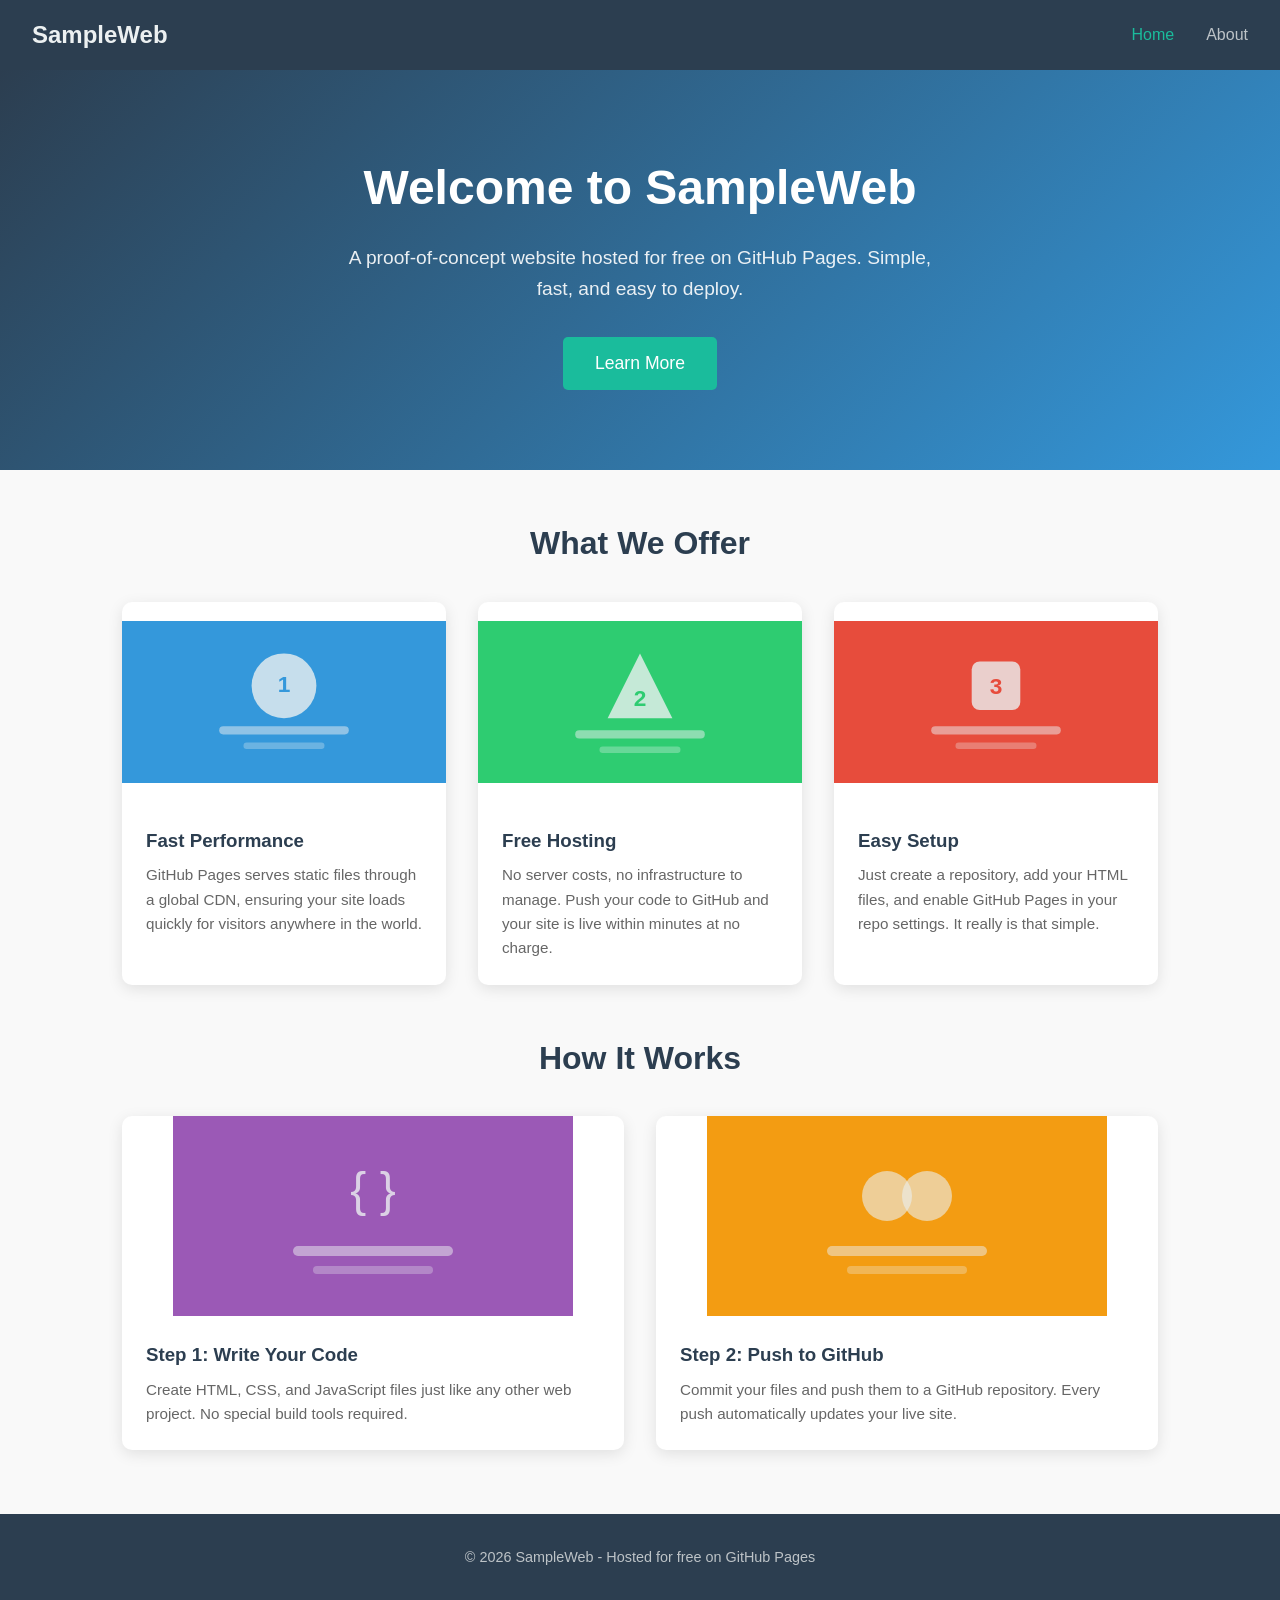
==== index.html @ 9022979b "Initial commit: POC website with two pages" ====
<!DOCTYPE html>
<html lang="en">
<head>
    <meta charset="UTF-8">
    <meta name="viewport" content="width=device-width, initial-scale=1.0">
    <title>Sample Web - Home</title>
    <link rel="stylesheet" href="style.css">
</head>
<body>

    <nav>
        <a href="index.html" class="logo">SampleWeb</a>
        <ul class="nav-links">
            <li><a href="index.html" class="active">Home</a></li>
            <li><a href="about.html">About</a></li>
        </ul>
    </nav>

    <section class="hero">
        <h1>Welcome to SampleWeb</h1>
        <p>A proof-of-concept website hosted for free on GitHub Pages. Simple, fast, and easy to deploy.</p>
        <a href="about.html" class="btn">Learn More</a>
    </section>

    <section class="section">
        <h2>What We Offer</h2>
        <div class="card-grid">

            <div class="card">
                <svg viewBox="0 0 400 200" xmlns="http://www.w3.org/2000/svg">
                    <rect width="400" height="200" fill="#3498db"/>
                    <circle cx="200" cy="80" r="40" fill="#ecf0f1" opacity="0.8"/>
                    <rect x="120" y="130" width="160" height="10" rx="5" fill="#ecf0f1" opacity="0.5"/>
                    <rect x="150" y="150" width="100" height="8" rx="4" fill="#ecf0f1" opacity="0.3"/>
                    <text x="200" y="88" text-anchor="middle" fill="#3498db" font-size="28" font-weight="bold">1</text>
                </svg>
                <div class="card-body">
                    <h3>Fast Performance</h3>
                    <p>GitHub Pages serves static files through a global CDN, ensuring your site loads quickly for visitors anywhere in the world.</p>
                </div>
            </div>

            <div class="card">
                <svg viewBox="0 0 400 200" xmlns="http://www.w3.org/2000/svg">
                    <rect width="400" height="200" fill="#2ecc71"/>
                    <polygon points="200,40 240,120 160,120" fill="#ecf0f1" opacity="0.8"/>
                    <rect x="120" y="135" width="160" height="10" rx="5" fill="#ecf0f1" opacity="0.5"/>
                    <rect x="150" y="155" width="100" height="8" rx="4" fill="#ecf0f1" opacity="0.3"/>
                    <text x="200" y="105" text-anchor="middle" fill="#2ecc71" font-size="28" font-weight="bold">2</text>
                </svg>
                <div class="card-body">
                    <h3>Free Hosting</h3>
                    <p>No server costs, no infrastructure to manage. Push your code to GitHub and your site is live within minutes at no charge.</p>
                </div>
            </div>

            <div class="card">
                <svg viewBox="0 0 400 200" xmlns="http://www.w3.org/2000/svg">
                    <rect width="400" height="200" fill="#e74c3c"/>
                    <rect x="170" y="50" width="60" height="60" rx="10" fill="#ecf0f1" opacity="0.8"/>
                    <rect x="120" y="130" width="160" height="10" rx="5" fill="#ecf0f1" opacity="0.5"/>
                    <rect x="150" y="150" width="100" height="8" rx="4" fill="#ecf0f1" opacity="0.3"/>
                    <text x="200" y="90" text-anchor="middle" fill="#e74c3c" font-size="28" font-weight="bold">3</text>
                </svg>
                <div class="card-body">
                    <h3>Easy Setup</h3>
                    <p>Just create a repository, add your HTML files, and enable GitHub Pages in your repo settings. It really is that simple.</p>
                </div>
            </div>

        </div>
    </section>

    <section class="section">
        <h2>How It Works</h2>
        <div class="card-grid">

            <div class="card">
                <svg viewBox="0 0 400 200" xmlns="http://www.w3.org/2000/svg">
                    <rect width="400" height="200" fill="#9b59b6"/>
                    <text x="200" y="90" text-anchor="middle" fill="#ecf0f1" font-size="48" opacity="0.8">{ }</text>
                    <rect x="120" y="130" width="160" height="10" rx="5" fill="#ecf0f1" opacity="0.5"/>
                    <rect x="140" y="150" width="120" height="8" rx="4" fill="#ecf0f1" opacity="0.3"/>
                </svg>
                <div class="card-body">
                    <h3>Step 1: Write Your Code</h3>
                    <p>Create HTML, CSS, and JavaScript files just like any other web project. No special build tools required.</p>
                </div>
            </div>

            <div class="card">
                <svg viewBox="0 0 400 200" xmlns="http://www.w3.org/2000/svg">
                    <rect width="400" height="200" fill="#f39c12"/>
                    <circle cx="180" cy="80" r="25" fill="#ecf0f1" opacity="0.6"/>
                    <circle cx="220" cy="80" r="25" fill="#ecf0f1" opacity="0.6"/>
                    <rect x="120" y="130" width="160" height="10" rx="5" fill="#ecf0f1" opacity="0.5"/>
                    <rect x="140" y="150" width="120" height="8" rx="4" fill="#ecf0f1" opacity="0.3"/>
                </svg>
                <div class="card-body">
                    <h3>Step 2: Push to GitHub</h3>
                    <p>Commit your files and push them to a GitHub repository. Every push automatically updates your live site.</p>
                </div>
            </div>

        </div>
    </section>

    <footer>
        <p>&copy; 2026 SampleWeb - Hosted for free on GitHub Pages</p>
    </footer>

</body>
</html>
---- style.css ----
* {
    margin: 0;
    padding: 0;
    box-sizing: border-box;
}

body {
    font-family: 'Segoe UI', Tahoma, Geneva, Verdana, sans-serif;
    line-height: 1.6;
    color: #333;
    background: #f9f9f9;
}

/* Navigation */
nav {
    background: #2c3e50;
    padding: 1rem 2rem;
    display: flex;
    justify-content: space-between;
    align-items: center;
    position: sticky;
    top: 0;
    z-index: 100;
}

nav .logo {
    color: #ecf0f1;
    font-size: 1.5rem;
    font-weight: bold;
    text-decoration: none;
}

nav .nav-links {
    list-style: none;
    display: flex;
    gap: 2rem;
}

nav .nav-links a {
    color: #bdc3c7;
    text-decoration: none;
    font-size: 1rem;
    transition: color 0.3s;
}

nav .nav-links a:hover,
nav .nav-links a.active {
    color: #1abc9c;
}

/* Hero Section */
.hero {
    background: linear-gradient(135deg, #2c3e50, #3498db);
    color: white;
    text-align: center;
    padding: 5rem 2rem;
}

.hero h1 {
    font-size: 3rem;
    margin-bottom: 1rem;
}

.hero p {
    font-size: 1.2rem;
    max-width: 600px;
    margin: 0 auto 2rem;
    opacity: 0.9;
}

.hero .btn {
    display: inline-block;
    background: #1abc9c;
    color: white;
    padding: 0.8rem 2rem;
    border-radius: 5px;
    text-decoration: none;
    font-size: 1.1rem;
    transition: background 0.3s;
}

.hero .btn:hover {
    background: #16a085;
}

/* Sections */
.section {
    max-width: 1100px;
    margin: 3rem auto;
    padding: 0 2rem;
}

.section h2 {
    font-size: 2rem;
    margin-bottom: 1.5rem;
    color: #2c3e50;
    text-align: center;
}

/* Card Grid */
.card-grid {
    display: grid;
    grid-template-columns: repeat(auto-fit, minmax(300px, 1fr));
    gap: 2rem;
    margin-top: 2rem;
}

.card {
    background: white;
    border-radius: 10px;
    overflow: hidden;
    box-shadow: 0 4px 15px rgba(0, 0, 0, 0.1);
    transition: transform 0.3s;
}

.card:hover {
    transform: translateY(-5px);
}

.card img,
.card svg {
    width: 100%;
    height: 200px;
    object-fit: cover;
    display: block;
}

.card .card-body {
    padding: 1.5rem;
}

.card .card-body h3 {
    margin-bottom: 0.5rem;
    color: #2c3e50;
}

.card .card-body p {
    color: #666;
    font-size: 0.95rem;
}

/* About Page */
.about-hero {
    background: linear-gradient(135deg, #8e44ad, #3498db);
    color: white;
    text-align: center;
    padding: 4rem 2rem;
}

.about-hero h1 {
    font-size: 2.5rem;
    margin-bottom: 0.5rem;
}

.about-content {
    display: grid;
    grid-template-columns: 1fr 1fr;
    gap: 3rem;
    align-items: center;
    margin-top: 2rem;
}

.about-content.reverse {
    direction: rtl;
}

.about-content.reverse > * {
    direction: ltr;
}

.about-text h3 {
    font-size: 1.5rem;
    color: #2c3e50;
    margin-bottom: 1rem;
}

.about-text p {
    color: #555;
    margin-bottom: 1rem;
}

.about-image svg {
    width: 100%;
    height: 300px;
    border-radius: 10px;
    box-shadow: 0 4px 15px rgba(0, 0, 0, 0.1);
}

/* Footer */
footer {
    background: #2c3e50;
    color: #bdc3c7;
    text-align: center;
    padding: 2rem;
    margin-top: 4rem;
}

footer p {
    font-size: 0.9rem;
}

/* Responsive */
@media (max-width: 768px) {
    .hero h1 { font-size: 2rem; }
    .about-content { grid-template-columns: 1fr; }
    .about-content.reverse { direction: ltr; }
    nav { flex-direction: column; gap: 1rem; }
}
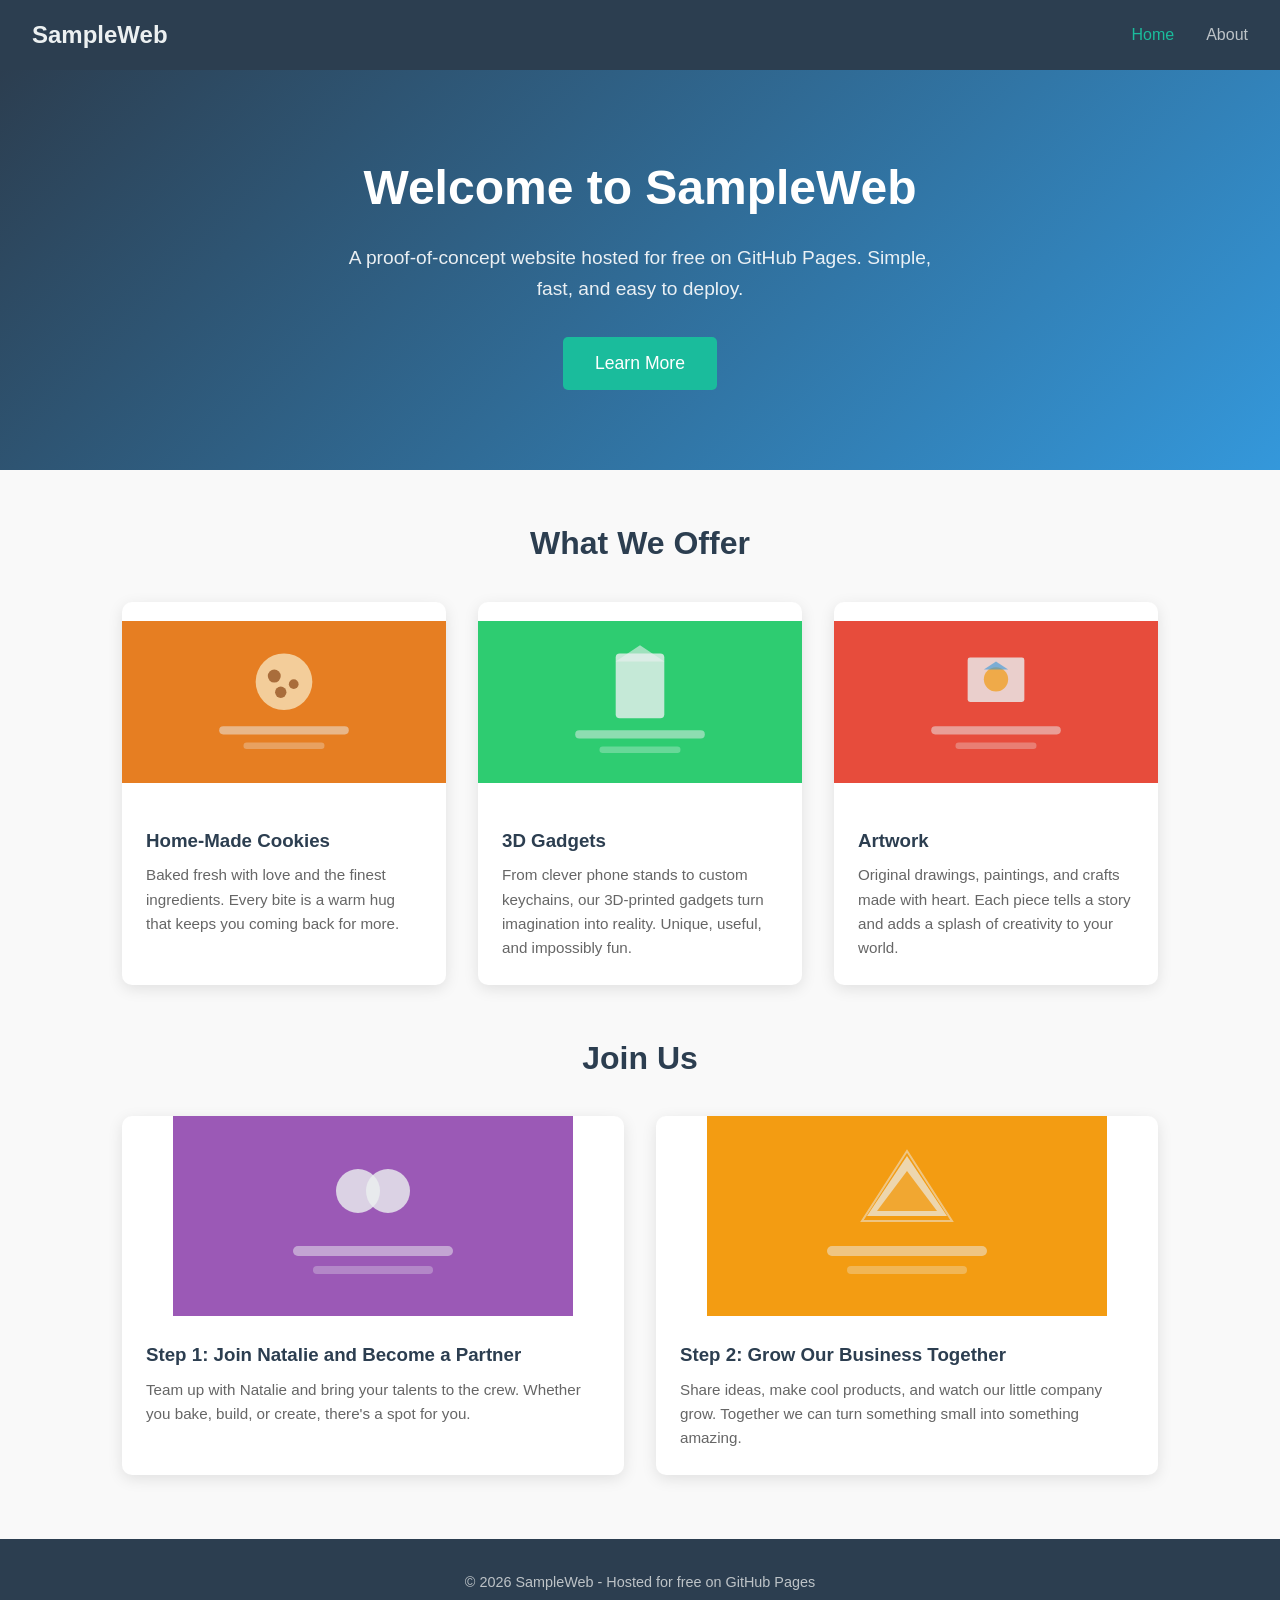
==== commit f711afae: "feat(web): v1" ====
--- a/index.html
+++ b/index.html
@@ -28,43 +28,46 @@
 
             <div class="card">
                 <svg viewBox="0 0 400 200" xmlns="http://www.w3.org/2000/svg">
-                    <rect width="400" height="200" fill="#3498db"/>
-                    <circle cx="200" cy="80" r="40" fill="#ecf0f1" opacity="0.8"/>
+                    <rect width="400" height="200" fill="#e67e22"/>
+                    <circle cx="200" cy="75" r="35" fill="#f5d6a8" opacity="0.9"/>
+                    <circle cx="188" cy="68" r="8" fill="#8B4513" opacity="0.7"/>
+                    <circle cx="212" cy="78" r="6" fill="#8B4513" opacity="0.7"/>
+                    <circle cx="196" cy="88" r="7" fill="#8B4513" opacity="0.7"/>
                     <rect x="120" y="130" width="160" height="10" rx="5" fill="#ecf0f1" opacity="0.5"/>
                     <rect x="150" y="150" width="100" height="8" rx="4" fill="#ecf0f1" opacity="0.3"/>
-                    <text x="200" y="88" text-anchor="middle" fill="#3498db" font-size="28" font-weight="bold">1</text>
                 </svg>
                 <div class="card-body">
-                    <h3>Fast Performance</h3>
-                    <p>GitHub Pages serves static files through a global CDN, ensuring your site loads quickly for visitors anywhere in the world.</p>
+                    <h3>Home-Made Cookies</h3>
+                    <p>Baked fresh with love and the finest ingredients. Every bite is a warm hug that keeps you coming back for more.</p>
                 </div>
             </div>
 
             <div class="card">
                 <svg viewBox="0 0 400 200" xmlns="http://www.w3.org/2000/svg">
                     <rect width="400" height="200" fill="#2ecc71"/>
-                    <polygon points="200,40 240,120 160,120" fill="#ecf0f1" opacity="0.8"/>
+                    <rect x="170" y="40" width="60" height="80" rx="5" fill="#ecf0f1" opacity="0.8"/>
+                    <polygon points="200,30 230,50 170,50" fill="#ecf0f1" opacity="0.6"/>
                     <rect x="120" y="135" width="160" height="10" rx="5" fill="#ecf0f1" opacity="0.5"/>
                     <rect x="150" y="155" width="100" height="8" rx="4" fill="#ecf0f1" opacity="0.3"/>
-                    <text x="200" y="105" text-anchor="middle" fill="#2ecc71" font-size="28" font-weight="bold">2</text>
                 </svg>
                 <div class="card-body">
-                    <h3>Free Hosting</h3>
-                    <p>No server costs, no infrastructure to manage. Push your code to GitHub and your site is live within minutes at no charge.</p>
+                    <h3>3D Gadgets</h3>
+                    <p>From clever phone stands to custom keychains, our 3D-printed gadgets turn imagination into reality. Unique, useful, and impossibly fun.</p>
                 </div>
             </div>
 
             <div class="card">
                 <svg viewBox="0 0 400 200" xmlns="http://www.w3.org/2000/svg">
                     <rect width="400" height="200" fill="#e74c3c"/>
-                    <rect x="170" y="50" width="60" height="60" rx="10" fill="#ecf0f1" opacity="0.8"/>
+                    <rect x="165" y="45" width="70" height="55" rx="3" fill="#ecf0f1" opacity="0.8"/>
+                    <circle cx="200" cy="72" r="15" fill="#f39c12" opacity="0.7"/>
+                    <polygon points="185,60 200,50 215,60" fill="#3498db" opacity="0.6"/>
                     <rect x="120" y="130" width="160" height="10" rx="5" fill="#ecf0f1" opacity="0.5"/>
                     <rect x="150" y="150" width="100" height="8" rx="4" fill="#ecf0f1" opacity="0.3"/>
-                    <text x="200" y="90" text-anchor="middle" fill="#e74c3c" font-size="28" font-weight="bold">3</text>
                 </svg>
                 <div class="card-body">
-                    <h3>Easy Setup</h3>
-                    <p>Just create a repository, add your HTML files, and enable GitHub Pages in your repo settings. It really is that simple.</p>
+                    <h3>Artwork</h3>
+                    <p>Original drawings, paintings, and crafts made with heart. Each piece tells a story and adds a splash of creativity to your world.</p>
                 </div>
             </div>
 
@@ -72,33 +75,35 @@
     </section>
 
     <section class="section">
-        <h2>How It Works</h2>
+        <h2>Join Us</h2>
         <div class="card-grid">
 
             <div class="card">
                 <svg viewBox="0 0 400 200" xmlns="http://www.w3.org/2000/svg">
                     <rect width="400" height="200" fill="#9b59b6"/>
-                    <text x="200" y="90" text-anchor="middle" fill="#ecf0f1" font-size="48" opacity="0.8">{ }</text>
+                    <circle cx="185" cy="75" r="22" fill="#ecf0f1" opacity="0.8"/>
+                    <circle cx="215" cy="75" r="22" fill="#ecf0f1" opacity="0.8"/>
                     <rect x="120" y="130" width="160" height="10" rx="5" fill="#ecf0f1" opacity="0.5"/>
                     <rect x="140" y="150" width="120" height="8" rx="4" fill="#ecf0f1" opacity="0.3"/>
                 </svg>
                 <div class="card-body">
-                    <h3>Step 1: Write Your Code</h3>
-                    <p>Create HTML, CSS, and JavaScript files just like any other web project. No special build tools required.</p>
+                    <h3>Step 1: Join Natalie and Become a Partner</h3>
+                    <p>Team up with Natalie and bring your talents to the crew. Whether you bake, build, or create, there's a spot for you.</p>
                 </div>
             </div>
 
             <div class="card">
                 <svg viewBox="0 0 400 200" xmlns="http://www.w3.org/2000/svg">
                     <rect width="400" height="200" fill="#f39c12"/>
-                    <circle cx="180" cy="80" r="25" fill="#ecf0f1" opacity="0.6"/>
-                    <circle cx="220" cy="80" r="25" fill="#ecf0f1" opacity="0.6"/>
+                    <polygon points="200,40 240,100 160,100" fill="#ecf0f1" opacity="0.7"/>
+                    <polygon points="200,55 230,95 170,95" fill="#f39c12" opacity="0.8"/>
+                    <polygon points="200,35 245,105 155,105" fill="none" stroke="#ecf0f1" stroke-width="2" opacity="0.5"/>
                     <rect x="120" y="130" width="160" height="10" rx="5" fill="#ecf0f1" opacity="0.5"/>
                     <rect x="140" y="150" width="120" height="8" rx="4" fill="#ecf0f1" opacity="0.3"/>
                 </svg>
                 <div class="card-body">
-                    <h3>Step 2: Push to GitHub</h3>
-                    <p>Commit your files and push them to a GitHub repository. Every push automatically updates your live site.</p>
+                    <h3>Step 2: Grow Our Business Together</h3>
+                    <p>Share ideas, make cool products, and watch our little company grow. Together we can turn something small into something amazing.</p>
                 </div>
             </div>
 
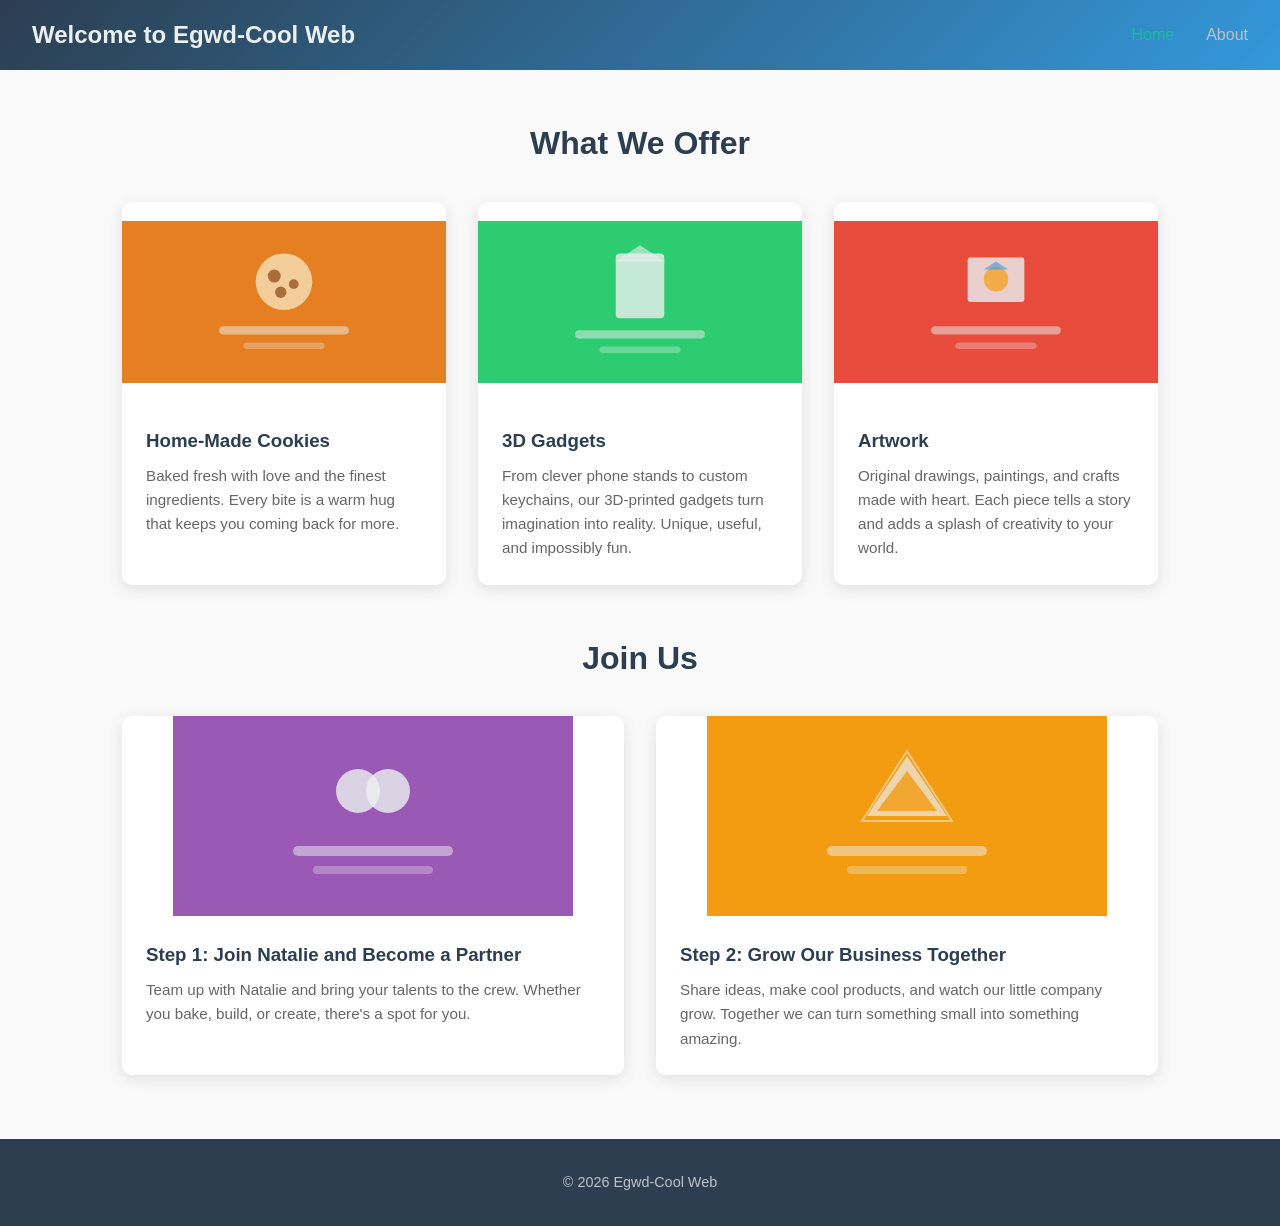
==== commit 21038455: "feat(web): v1.1" ====
--- a/index.html
+++ b/index.html
@@ -3,24 +3,18 @@
 <head>
     <meta charset="UTF-8">
     <meta name="viewport" content="width=device-width, initial-scale=1.0">
-    <title>Sample Web - Home</title>
+    <title>Egwd-Cool Web - Home</title>
     <link rel="stylesheet" href="style.css">
 </head>
 <body>
 
-    <nav>
-        <a href="index.html" class="logo">SampleWeb</a>
+    <header class="header-bar">
+        <h1>Welcome to Egwd-Cool Web</h1>
         <ul class="nav-links">
             <li><a href="index.html" class="active">Home</a></li>
             <li><a href="about.html">About</a></li>
         </ul>
-    </nav>
-
-    <section class="hero">
-        <h1>Welcome to SampleWeb</h1>
-        <p>A proof-of-concept website hosted for free on GitHub Pages. Simple, fast, and easy to deploy.</p>
-        <a href="about.html" class="btn">Learn More</a>
-    </section>
+    </header>
 
     <section class="section">
         <h2>What We Offer</h2>
@@ -111,7 +105,7 @@
     </section>
 
     <footer>
-        <p>&copy; 2026 SampleWeb - Hosted for free on GitHub Pages</p>
+        <p>&copy; 2026 Egwd-Cool Web</p>
     </footer>
 
 </body>
--- a/style.css
+++ b/style.css
@@ -11,9 +11,9 @@
     background: #f9f9f9;
 }
 
-/* Navigation */
-nav {
-    background: #2c3e50;
+/* Header Bar */
+.header-bar {
+    background: linear-gradient(135deg, #2c3e50, #3498db);
     padding: 1rem 2rem;
     display: flex;
     justify-content: space-between;
@@ -23,64 +23,28 @@
     z-index: 100;
 }
 
-nav .logo {
+.header-bar h1 {
     color: #ecf0f1;
     font-size: 1.5rem;
     font-weight: bold;
-    text-decoration: none;
 }
 
-nav .nav-links {
+.header-bar .nav-links {
     list-style: none;
     display: flex;
     gap: 2rem;
 }
 
-nav .nav-links a {
+.header-bar .nav-links a {
     color: #bdc3c7;
     text-decoration: none;
     font-size: 1rem;
     transition: color 0.3s;
 }
 
-nav .nav-links a:hover,
-nav .nav-links a.active {
+.header-bar .nav-links a:hover,
+.header-bar .nav-links a.active {
     color: #1abc9c;
-}
-
-/* Hero Section */
-.hero {
-    background: linear-gradient(135deg, #2c3e50, #3498db);
-    color: white;
-    text-align: center;
-    padding: 5rem 2rem;
-}
-
-.hero h1 {
-    font-size: 3rem;
-    margin-bottom: 1rem;
-}
-
-.hero p {
-    font-size: 1.2rem;
-    max-width: 600px;
-    margin: 0 auto 2rem;
-    opacity: 0.9;
-}
-
-.hero .btn {
-    display: inline-block;
-    background: #1abc9c;
-    color: white;
-    padding: 0.8rem 2rem;
-    border-radius: 5px;
-    text-decoration: none;
-    font-size: 1.1rem;
-    transition: background 0.3s;
-}
-
-.hero .btn:hover {
-    background: #16a085;
 }
 
 /* Sections */
@@ -204,5 +168,6 @@
     .hero h1 { font-size: 2rem; }
     .about-content { grid-template-columns: 1fr; }
     .about-content.reverse { direction: ltr; }
-    nav { flex-direction: column; gap: 1rem; }
+    .header-bar { flex-direction: column; gap: 0.5rem; }
+    .header-bar h1 { font-size: 1.2rem; }
 }
